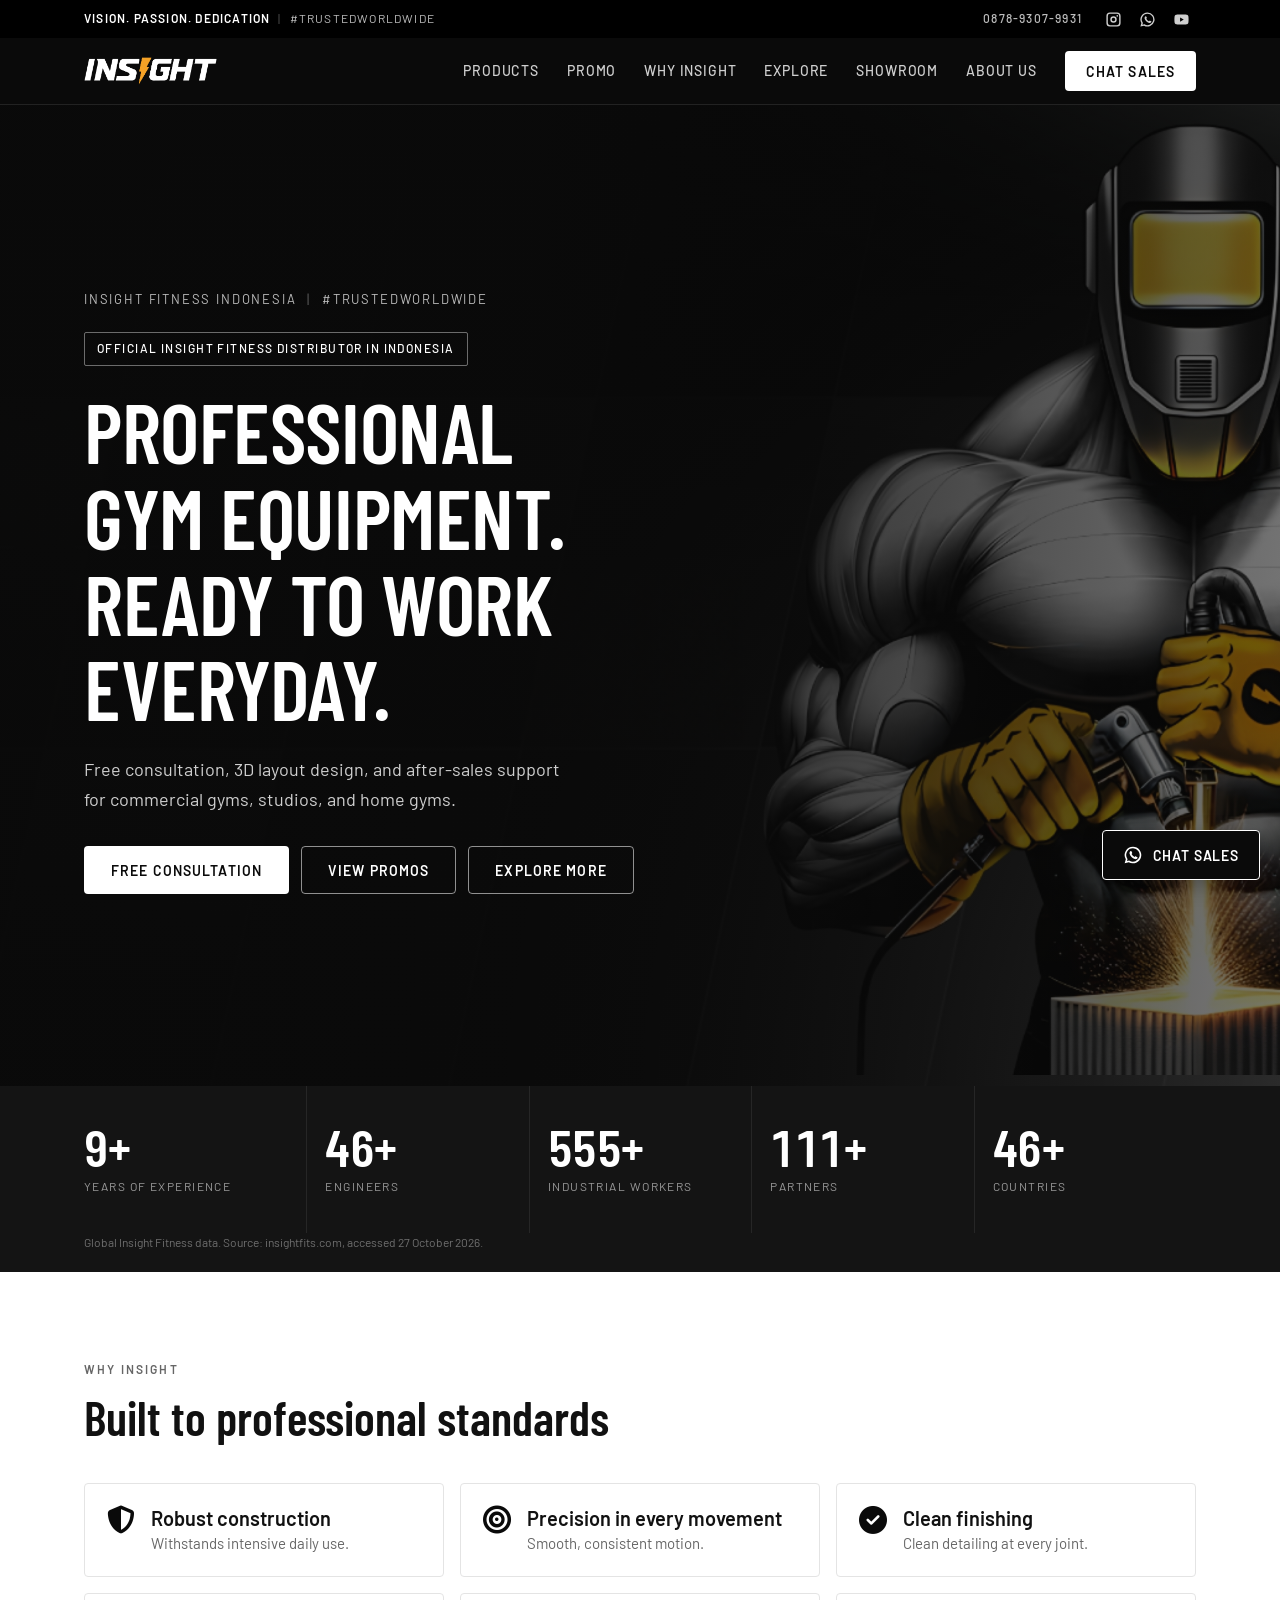
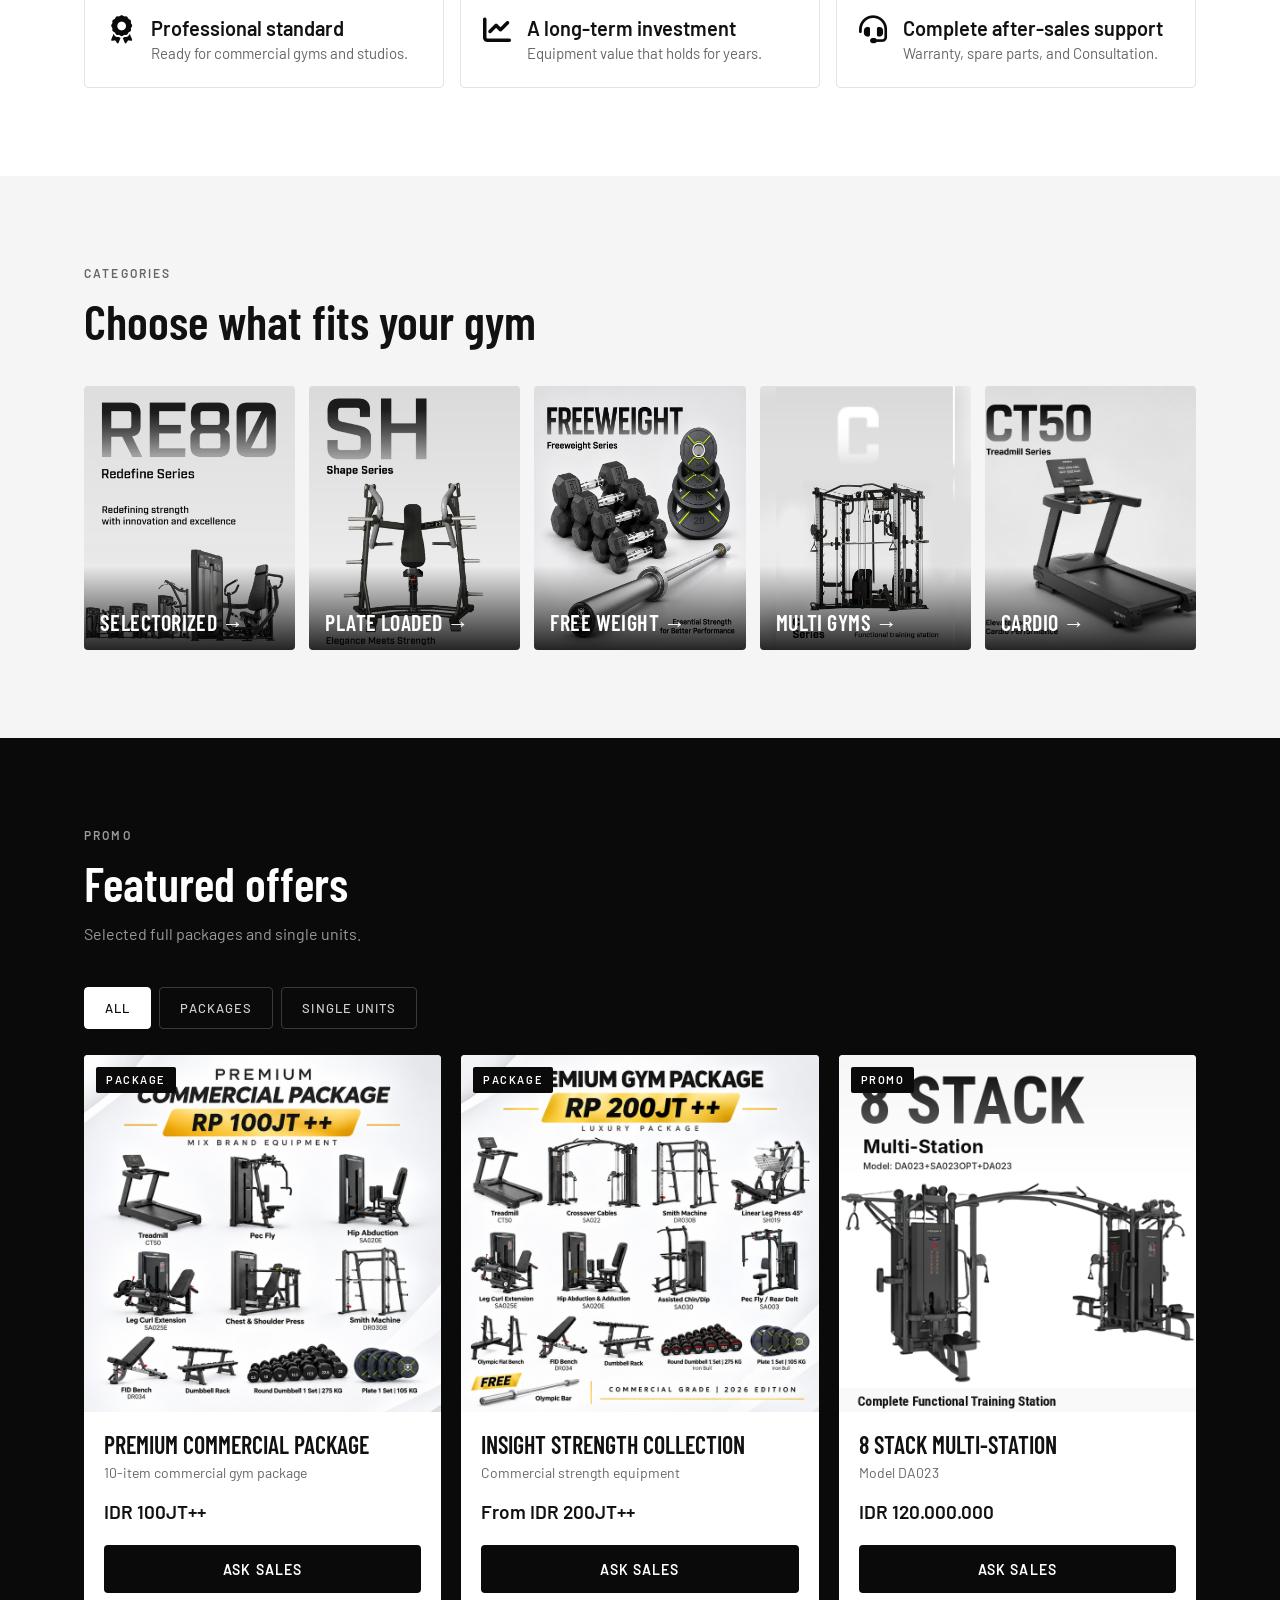
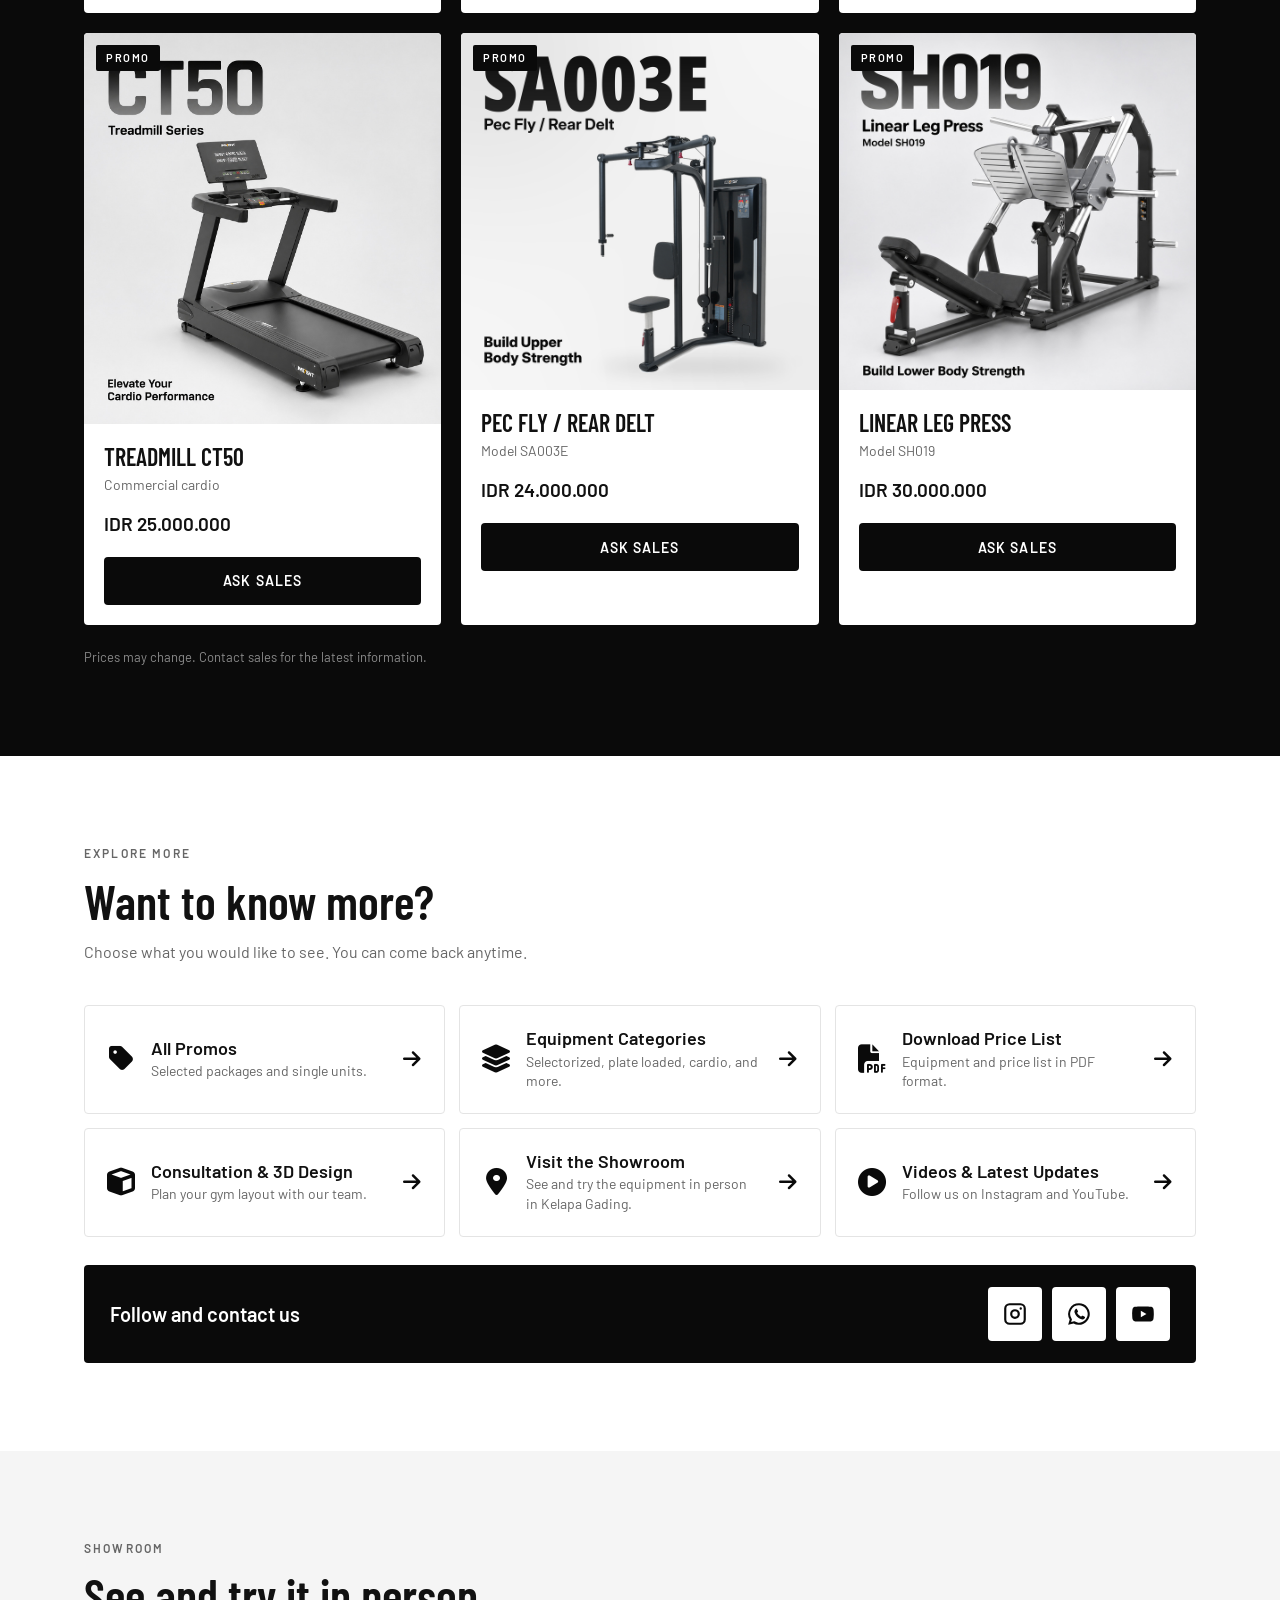
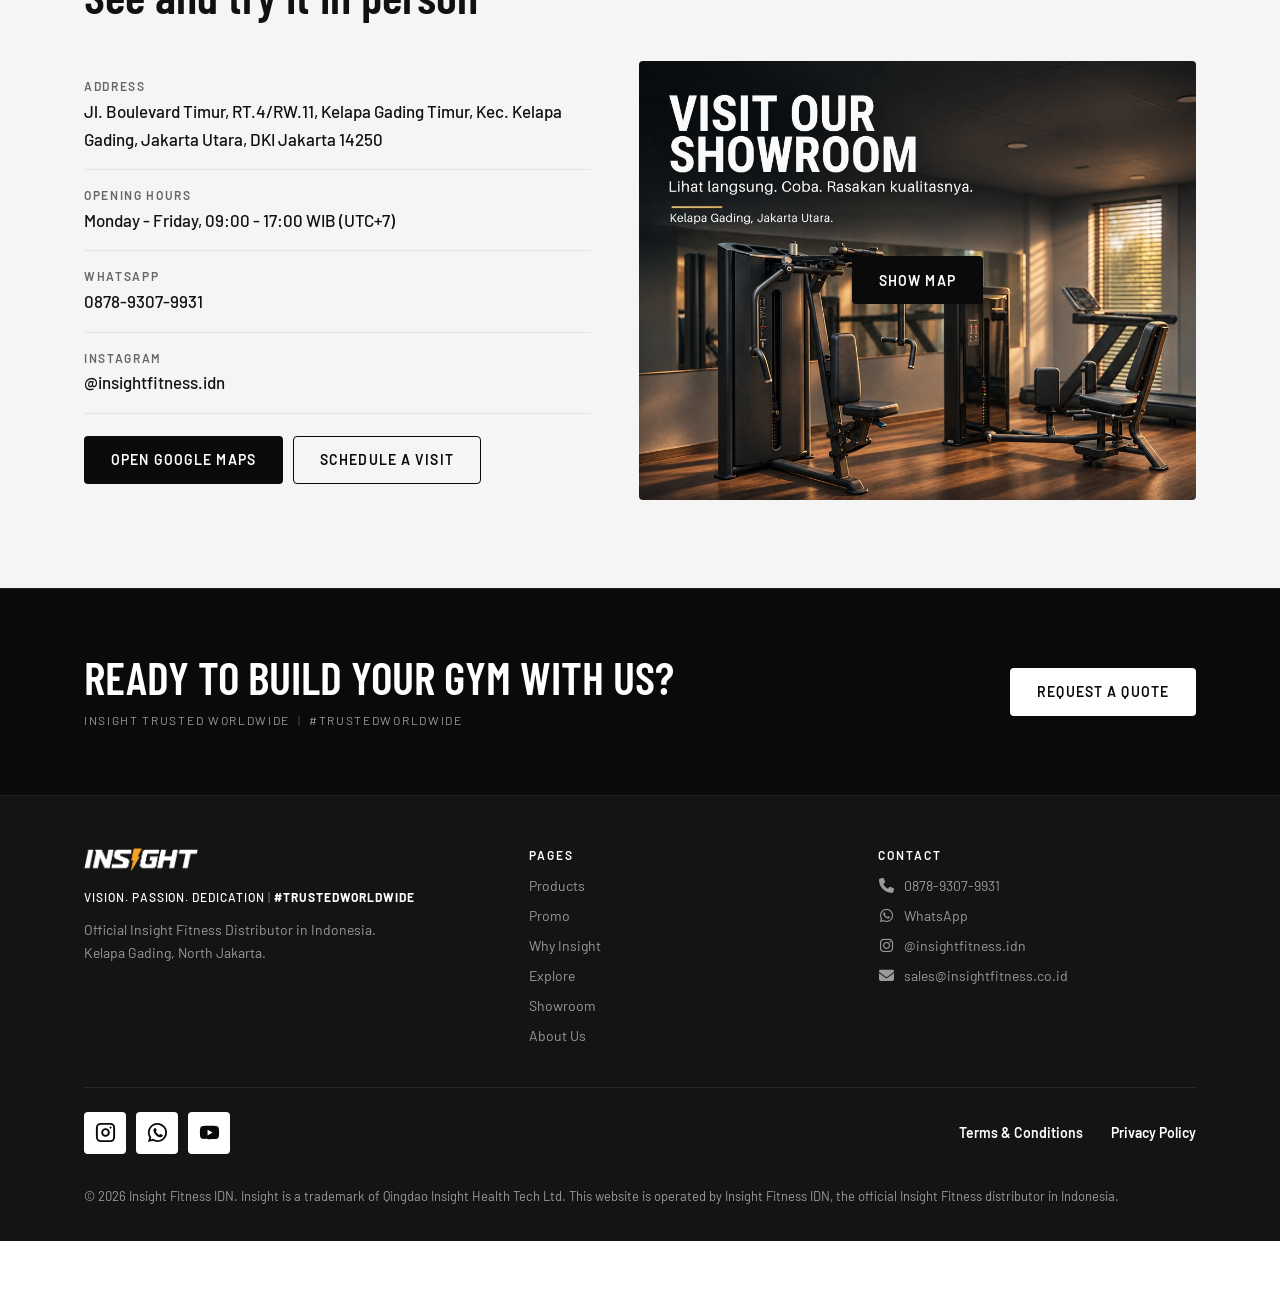
==== index.html @ 235f336a "Insight Fitness IDN" ====
<!doctype html>
<html lang="en">
  <head>
    <meta charset="UTF-8" />
    <meta name="viewport" content="width=device-width, initial-scale=1" />
    <meta name="theme-color" content="#0D0D0D" />
    <link rel="icon" href="assets/logo/favicon.png" />
    <link rel="preconnect" href="https://fonts.googleapis.com" />
    <link rel="preconnect" href="https://fonts.gstatic.com" crossorigin />
    <link
      href="https://fonts.googleapis.com/css2?family=Barlow:wght@400;500;600;700&family=Barlow+Condensed:wght@500;600;700&display=swap"
      rel="stylesheet"
    />
    <link rel="stylesheet" href="css/style.css" />
    <link rel="stylesheet" href="css/icons.css" />
    <!-- GOOGLE ADS / GTM: tempel tag di sini -->
    <title>Insight Fitness IDN | Official Distributor of Commercial Gym Equipment in Indonesia</title>
    <meta
      name="description"
      content="Official Insight Fitness distributor in Indonesia. Commercial gym equipment, promo packages, and a showroom in Kelapa Gading, North Jakarta. Insight Trusted Worldwide."
    />
    <meta property="og:title" content="Insight Fitness IDN | Insight Trusted Worldwide" />
    <meta
      property="og:description"
      content="Professional-grade gym equipment from Insight Fitness. Free consultation via WhatsApp."
    />
    <meta property="og:image" content="assets/hero/hero.jpg" />
    <script>
      document.documentElement.classList.add("js");
    </script>
  </head>
  <body>
    <svg width="0" height="0" style="position: absolute" aria-hidden="true">
      <defs>
        <symbol id="i-wa" viewBox="0 0 24 24">
          <path
            fill-rule="evenodd"
            d="M12 2a10 10 0 0 0-8.6 15.1L2 22l5-1.3A10 10 0 1 0 12 2zm0 2a8 8 0 1 1-4.2 14.8l-.4-.2-2.6.7.7-2.5-.3-.4A8 8 0 0 1 12 4z"
          />
          <path
            d="M8.9 7.6c.3-.4.9-.5 1.2 0l.9 1.6c.2.4.1.8-.2 1.1l-.6.6c.9 1.6 2.1 2.7 3.7 3.6l.6-.6c.3-.3.8-.4 1.1-.2l1.6.9c.5.3.5.9.1 1.3-.8.9-1.9 1.3-3.1 1-3.1-.9-5.4-3.2-6.3-6.3-.3-1.2.1-2.2.9-3z"
          />
        </symbol>
        <symbol id="i-ig" viewBox="0 0 24 24">
          <path
            fill-rule="evenodd"
            d="M7 2h10a5 5 0 0 1 5 5v10a5 5 0 0 1-5 5H7a5 5 0 0 1-5-5V7a5 5 0 0 1 5-5zm0 2a3 3 0 0 0-3 3v10a3 3 0 0 0 3 3h10a3 3 0 0 0 3-3V7a3 3 0 0 0-3-3H7zm5 3.5a4.5 4.5 0 1 1 0 9 4.5 4.5 0 0 1 0-9zm0 2a2.5 2.5 0 1 0 0 5 2.5 2.5 0 0 0 0-5zM17.3 5.8a1.1 1.1 0 1 1 0 2.2 1.1 1.1 0 0 1 0-2.2z"
          />
        </symbol>
        <symbol id="i-yt" viewBox="0 0 24 24">
          <path
            fill-rule="evenodd"
            d="M21.6 7.2a2.5 2.5 0 0 0-1.8-1.8C18.2 5 12 5 12 5s-6.2 0-7.8.4A2.5 2.5 0 0 0 2.4 7.2C2 8.8 2 12 2 12s0 3.2.4 4.8a2.5 2.5 0 0 0 1.8 1.8C5.8 19 12 19 12 19s6.2 0 7.8-.4a2.5 2.5 0 0 0 1.8-1.8C22 15.2 22 12 22 12s0-3.2-.4-4.8zM10 15V9l5.2 3L10 15z"
          />
        </symbol>
        <symbol id="i-bolt" viewBox="0 0 24 24">
          <path d="M13.5 2 4 14h6.2L9 22l10-13h-6.4z" />
        </symbol>
        <symbol id="i-arr" viewBox="0 0 24 24">
          <path
            d="M5 12h14M13 6l6 6-6 6"
            fill="none"
            stroke="currentColor"
            stroke-width="2.4"
            stroke-linecap="round"
            stroke-linejoin="round"
          />
        </symbol>
        <symbol id="i-shield" viewBox="0 0 24 24">
          <path
            d="M12 3l7 3v5c0 5-3.2 8.5-7 10-3.8-1.5-7-5-7-10V6z"
            fill="none"
            stroke="currentColor"
            stroke-width="2"
            stroke-linejoin="round"
          />
        </symbol>
        <symbol id="i-target" viewBox="0 0 24 24">
          <g fill="none" stroke="currentColor" stroke-width="2">
            <circle cx="12" cy="12" r="9" />
            <circle cx="12" cy="12" r="4.5" />
          </g>
          <circle cx="12" cy="12" r="1.4" fill="currentColor" />
        </symbol>
        <symbol id="i-check" viewBox="0 0 24 24">
          <path
            d="M5 12.5l4.5 4.5L19 7.5"
            fill="none"
            stroke="currentColor"
            stroke-width="2"
            stroke-linecap="round"
            stroke-linejoin="round"
          />
        </symbol>
        <symbol id="i-gem" viewBox="0 0 24 24">
          <path
            d="M12 3l8 9-8 9-8-9z"
            fill="none"
            stroke="currentColor"
            stroke-width="2"
            stroke-linejoin="round"
          />
        </symbol>
        <symbol id="i-star" viewBox="0 0 24 24">
          <path
            d="M12 3l2.7 5.6 6.1.9-4.4 4.3 1 6.1L12 17l-5.4 2.9 1-6.1L3.2 9.5l6.1-.9z"
            fill="none"
            stroke="currentColor"
            stroke-width="2"
            stroke-linejoin="round"
          />
        </symbol>
        <symbol id="i-chart" viewBox="0 0 24 24">
          <path
            d="M3 17l6-6 4 4 8-9M15 6h6v6"
            fill="none"
            stroke="currentColor"
            stroke-width="2.2"
            stroke-linecap="round"
            stroke-linejoin="round"
          />
        </symbol>
        <symbol id="i-support" viewBox="0 0 24 24">
          <path
            d="M4 14v-2a8 8 0 0 1 16 0v2M4 14h3v5H5a1 1 0 0 1-1-1zm16 0h-3v5h2a1 1 0 0 0 1-1z"
            fill="none"
            stroke="currentColor"
            stroke-width="2"
            stroke-linejoin="round"
          />
        </symbol>
        <symbol id="i-tag" viewBox="0 0 24 24">
          <path
            d="M3 12V4h8l10 10-8 8z"
            fill="none"
            stroke="currentColor"
            stroke-width="2"
            stroke-linejoin="round"
          />
          <circle cx="7.5" cy="8.5" r="1.4" fill="currentColor" />
        </symbol>
        <symbol id="i-grid" viewBox="0 0 24 24">
          <g fill="none" stroke="currentColor" stroke-width="2">
            <rect x="3" y="3" width="7.5" height="7.5" rx="1" />
            <rect x="13.5" y="3" width="7.5" height="7.5" rx="1" />
            <rect x="3" y="13.5" width="7.5" height="7.5" rx="1" />
            <rect x="13.5" y="13.5" width="7.5" height="7.5" rx="1" />
          </g>
        </symbol>
        <symbol id="i-file" viewBox="0 0 24 24">
          <path
            d="M6 3h8l5 5v13H6zM14 3v5h5M9 13h7M9 17h7"
            fill="none"
            stroke="currentColor"
            stroke-width="2"
            stroke-linejoin="round"
            stroke-linecap="round"
          />
        </symbol>
        <symbol id="i-cube" viewBox="0 0 24 24">
          <path
            d="M12 3l8 4.5v9L12 21l-8-4.5v-9zM12 12l8-4.5M12 12v9M12 12L4 7.5"
            fill="none"
            stroke="currentColor"
            stroke-width="2"
            stroke-linejoin="round"
          />
        </symbol>
        <symbol id="i-pin" viewBox="0 0 24 24">
          <path
            d="M12 21s7-6.2 7-11.5A7 7 0 0 0 5 9.5C5 14.800 12 21 12 21z"
            fill="none"
            stroke="currentColor"
            stroke-width="2"
            stroke-linejoin="round"
          />
          <circle cx="12" cy="9.5" r="2.5" fill="none" stroke="currentColor" stroke-width="2" />
        </symbol>
        <symbol id="i-play" viewBox="0 0 24 24">
          <path d="M8 5v14l11-7z" fill="currentColor" />
        </symbol>
        <symbol id="i-menu" viewBox="0 0 24 24">
          <path
            d="M4 7h16M4 12h16M4 17h16"
            fill="none"
            stroke="currentColor"
            stroke-width="2.4"
            stroke-linecap="round"
          />
        </symbol>
        <symbol id="i-x" viewBox="0 0 24 24">
          <path
            d="M6 6l12 12M18 6L6 18"
            fill="none"
            stroke="currentColor"
            stroke-width="2.4"
            stroke-linecap="round"
          />
        </symbol>
      </defs>
    </svg>
    <div class="top">
      <div class="w">
        <span class="slo">
          <b>VISION. PASSION. DEDICATION</b>
          <i>|</i>
          <em>#TrustedWorldwide</em>
        </span>
        <div class="tr">
          <a class="tel" data-tel>0878-9307-9931</a>
          <a class="so t" data-ig aria-label="Instagram Insight Fitness IDN">
            <svg class="ic" aria-hidden="true"><use href="#i-ig" /></svg>
          </a>
          <a
            class="so t wa"
            data-g="Hello Insight Fitness IDN, I would like to ask about gym equipment."
            aria-label="WhatsApp Insight Fitness IDN"
          >
            <svg class="ic" aria-hidden="true"><use href="#i-wa" /></svg>
          </a>
          <a class="so t" data-yt aria-label="YouTube Insight Fitness IDN">
            <svg class="ic" aria-hidden="true"><use href="#i-yt" /></svg>
          </a>
        </div>
      </div>
    </div>
    <header>
      <div class="w">
        <a class="logo" href="index.html">
          <img
            src="assets/logo/logo-insight.png"
            alt="Insight Fitness IDN"
            width="138"
            height="28"
          />
        </a>
        <button class="mbtn" id="mbtn" aria-label="Open menu" aria-expanded="false">
          <svg class="ic" aria-hidden="true"><use href="#i-menu" /></svg>
        </button>
        <nav id="nav">
          <a href="index.html#categories">Products</a>
          <a href="index.html#promo">Promo</a>
          <a href="index.html#why">Why Insight</a>
          <a href="index.html#explore">Explore</a>
          <a href="index.html#showroom">Showroom</a>
          <a href="about-us.html">About Us</a>
          <a
            class="btn b-w wa"
            data-g="Hello Insight Fitness IDN, I would like a consultation about gym equipment."
          >
            Chat Sales
          </a>
        </nav>
      </div>
      <i class="hl"></i>
    </header>
    <section class="hero">
      <div class="w">
        <p class="slg">
          Insight Fitness Indonesia
          <i>|</i>
          #TrustedWorldwide
        </p>
        <span class="badge">Official Insight Fitness Distributor in Indonesia</span>
        <h1 class="d">PROFESSIONAL GYM EQUIPMENT. READY TO WORK EVERYDAY.</h1>
        <p class="lead">
          Free consultation, 3D layout design, and after-sales support for commercial gyms, studios, and home gyms.
        </p>
        <div class="cta">
          <a
            class="btn b-w wa"
            data-g="Hello Insight Fitness IDN, I would like a free consultation about gym equipment."
          >
            Free Consultation
          </a>
          <a class="btn b-o" href="#promo">View Promos</a>
          <a class="btn b-o" href="#explore">Explore More</a>
        </div>
      </div>
    </section>
    <div class="met">
      <div class="w">
        <div>
          <b class="d" data-count="10" data-suf="+">10+</b>
          <small>Years of experience</small>
        </div>
        <div>
          <b class="d" data-count="50" data-suf="+">50+</b>
          <small>Engineers</small>
        </div>
        <div>
          <b class="d" data-count="600" data-suf="+">600+</b>
          <small>Industrial workers</small>
        </div>
        <div>
          <b class="d" data-count="120" data-suf="+">120+</b>
          <small>Partners</small>
        </div>
        <div>
          <b class="d" data-count="50" data-suf="+">50+</b>
          <small>Countries</small>
        </div>
      </div>
      <div class="w src">
        Global Insight Fitness data. Source: insightfits.com, accessed 27 October 2026.
      </div>
    </div>
    <section id="why" class="sec-l">
      <div class="w">
        <div class="hd rv">
          <div class="ey">Why Insight</div>
          <h2 class="d">Built to professional standards</h2>
        </div>
        <div class="why3">
          <div class="wt rv">
            <span class="wi">
              <span class="ic site-icon icon-shield-halved" aria-hidden="true"></span>
            </span>
            <div>
              <h3>Robust construction</h3>
              <p>Withstands intensive daily use.</p>
            </div>
          </div>
          <div class="wt rv">
            <span class="wi">
              <span class="ic site-icon icon-bullseye" aria-hidden="true"></span>
            </span>
            <div>
              <h3>Precision in every movement</h3>
              <p>Smooth, consistent motion.</p>
            </div>
          </div>
          <div class="wt rv">
            <span class="wi">
              <span class="ic site-icon icon-circle-check" aria-hidden="true"></span>
            </span>
            <div>
              <h3>Clean finishing</h3>
              <p>Clean detailing at every joint.</p>
            </div>
          </div>
          <div class="wt rv">
            <span class="wi">
              <span class="ic site-icon icon-award" aria-hidden="true"></span>
            </span>
            <div>
              <h3>Professional standard</h3>
              <p>Ready for commercial gyms and studios.</p>
            </div>
          </div>
          <div class="wt rv">
            <span class="wi">
              <span class="ic site-icon icon-chart-line" aria-hidden="true"></span>
            </span>
            <div>
              <h3>A long-term investment</h3>
              <p>Equipment value that holds for years.</p>
            </div>
          </div>
          <div class="wt rv">
            <span class="wi">
              <span class="ic site-icon icon-headset" aria-hidden="true"></span>
            </span>
            <div>
              <h3>Complete after-sales support</h3>
              <p>Warranty, spare parts, and Consultation.</p>
            </div>
          </div>
        </div>
      </div>
    </section>
    <section id="categories" class="sec-g">
      <div class="w">
        <div class="hd rv">
          <div class="ey">Categories</div>
          <h2 class="d">Choose what fits your gym</h2>
        </div>
        <div class="cats" id="cats"></div>
      </div>
    </section>
    <section class="dark" id="promo">
      <div class="w">
        <div class="hd rv">
          <div class="ey">Promo</div>
          <h2 class="d">Featured offers</h2>
          <p>Selected full packages and single units.</p>
        </div>
        <div class="chips" id="chips">
          <button class="on" data-f="all">All</button>
          <button data-f="paket">Packages</button>
          <button data-f="satuan">Single units</button>
        </div>
        <div class="promos" id="promos"></div>
        <p class="note">Prices may change. Contact sales for the latest information.</p>
      </div>
    </section>
    <section id="explore" class="sec-l">
      <div class="w">
        <div class="hd rv">
          <div class="ey">Explore More</div>
          <h2 class="d">Want to know more?</h2>
          <p>Choose what you would like to see. You can come back anytime.</p>
        </div>
        <div class="exg">
          <a class="ex rv" href="#promo">
            <span class="ei">
              <span class="ic site-icon icon-tag" aria-hidden="true"></span>
            </span>
            <span class="et">
              <b>All Promos</b>
              <small>Selected packages and single units.</small>
            </span>
            <span class="ic ea site-icon icon-arrow-right" aria-hidden="true"></span>
          </a>
          <a class="ex rv" href="#categories">
            <span class="ei">
              <span class="ic site-icon icon-layer-group" aria-hidden="true"></span>
            </span>
            <span class="et">
              <b>Equipment Categories</b>
              <small>Selectorized, plate loaded, cardio, and more.</small>
            </span>
            <span class="ic ea site-icon icon-arrow-right" aria-hidden="true"></span>
          </a>
          <a
            class="ex rv"
            href="assets/docs/Pricelist-Insight-Fitness-2026.pdf"
            target="_blank"
            rel="noopener"
            data-dl="pricelist"
          >
            <span class="ei">
              <span class="ic site-icon icon-file-pdf" aria-hidden="true"></span>
            </span>
            <span class="et">
              <b>Download Price List</b>
              <small>Equipment and price list in PDF format.</small>
            </span>
            <span class="ic ea site-icon icon-arrow-right" aria-hidden="true"></span>
          </a>
          <a
            data-g="Hello Insight Fitness IDN, I would like a consultation and a 3D layout design for my gym."
            class="ex rv wa"
          >
            <span class="ei">
              <span class="ic site-icon icon-cube" aria-hidden="true"></span>
            </span>
            <span class="et">
              <b>Consultation &amp; 3D Design</b>
              <small>Plan your gym layout with our team.</small>
            </span>
            <span class="ic ea site-icon icon-arrow-right" aria-hidden="true"></span>
          </a>
          <a class="ex rv" href="#showroom">
            <span class="ei">
              <span class="ic site-icon icon-location-dot" aria-hidden="true"></span>
            </span>
            <span class="et">
              <b>Visit the Showroom</b>
              <small>See and try the equipment in person in Kelapa Gading.</small>
            </span>
            <span class="ic ea site-icon icon-arrow-right" aria-hidden="true"></span>
          </a>
          <a class="ex rv" data-ig>
            <span class="ei">
              <span class="ic site-icon icon-circle-play" aria-hidden="true"></span>
            </span>
            <span class="et">
              <b>Videos &amp; Latest Updates</b>
              <small>Follow us on Instagram and YouTube.</small>
            </span>
            <span class="ic ea site-icon icon-arrow-right" aria-hidden="true"></span>
          </a>
        </div>
        <div class="soc-row rv">
          <span>Follow and contact us</span>
          <div>
            <a class="so b" data-ig aria-label="Instagram Insight Fitness IDN">
              <svg class="ic" aria-hidden="true"><use href="#i-ig" /></svg>
            </a>
            <a
              class="so b wa"
              data-g="Hello Insight Fitness IDN, I would like to ask about gym equipment."
              aria-label="WhatsApp Insight Fitness IDN"
            >
              <svg class="ic" aria-hidden="true"><use href="#i-wa" /></svg>
            </a>
            <a class="so b" data-yt aria-label="YouTube Insight Fitness IDN">
              <svg class="ic" aria-hidden="true"><use href="#i-yt" /></svg>
            </a>
          </div>
        </div>
      </div>
    </section>
    <section id="showroom" class="sec-g">
      <div class="w">
        <div class="hd rv">
          <div class="ey">Showroom</div>
          <h2 class="d">See and try it in person</h2>
        </div>
        <div class="loc">
          <div class="info">
            <div>
              <small>Address</small>
              <b>
                Jl. Boulevard Timur, RT.4/RW.11, Kelapa Gading Timur, Kec. Kelapa Gading, Jakarta
                Utara, DKI Jakarta 14250
              </b>
            </div>
            <div>
              <small>Opening hours</small>
              <b>Monday - Friday, 09:00 - 17:00 WIB (UTC+7)</b>
            </div>
            <div>
              <small>WhatsApp</small>
              <b>0878-9307-9931</b>
            </div>
            <div>
              <small>Instagram</small>
              <b><a data-ig>@insightfitness.idn</a></b>
            </div>
            <div class="btns">
              <a class="btn b-k" data-maps>Open Google Maps</a>
              <a
                class="btn b-l wa"
                data-g="Hello Insight Fitness IDN, I would like to visit the showroom. Could you confirm the schedule?"
              >
                Schedule a Visit
              </a>
            </div>
          </div>
          <div class="map"><button class="btn b-k" id="mapbtn">Show map</button></div>
        </div>
      </div>
    </section>
    <div class="cb">
      <div class="w">
        <div>
          <h2 class="d">READY TO BUILD YOUR GYM WITH US?</h2>
          <p class="cbs">
            Insight Trusted Worldwide
            <i>|</i>
            #TrustedWorldwide
          </p>
        </div>
        <a
          class="btn b-w wa"
          data-g="Hello Insight Fitness IDN, I would like to request a quotation for my gym."
        >
          Request a Quote
        </a>
      </div>
    </div>
    <footer>
      <div class="w">
        <div class="fb">
          <img src="assets/logo/logo-insight.png" alt="Insight Fitness IDN" class="flogo" />
          <p class="fs">
            VISION. PASSION. DEDICATION
            <i>|</i>
            <b>#TrustedWorldwide</b>
          </p>
          <p>
            Official Insight Fitness Distributor in Indonesia.
            <br />
            Kelapa Gading, North Jakarta.
          </p>
        </div>
        <div>
          <h4>Pages</h4>
          <ul>
            <li><a href="index.html#categories">Products</a></li>
            <li><a href="index.html#promo">Promo</a></li>
            <li><a href="index.html#why">Why Insight</a></li>
            <li><a href="index.html#explore">Explore</a></li>
            <li><a href="index.html#showroom">Showroom</a></li>
            <li><a href="about-us.html">About Us</a></li>
          </ul>
        </div>
        <div>
          <h4>Contact</h4>
          <ul>
            <li class="contact-row"><span class="contact-icon site-icon icon-phone" aria-hidden="true"></span> <a data-tel>0878-9307-9931</a></li>
            <li class="contact-row">
              <span class="contact-icon site-icon site-icon-brand icon-whatsapp" aria-hidden="true"></span> <a class="wa" data-g="Hello Insight Fitness IDN, I have a question.">WhatsApp</a>
            </li>
            <li class="contact-row"><span class="contact-icon site-icon site-icon-brand icon-instagram" aria-hidden="true"></span> <a data-ig>@insightfitness.idn</a></li>
            <li class="contact-row"><span class="contact-icon site-icon icon-envelope" aria-hidden="true"></span> <a data-mail>sales@insightfitness.co.id</a></li>
          </ul>
        </div>
        <div class="fr">
          <div class="soc-f">
            <a class="so f" data-ig aria-label="Instagram Insight Fitness IDN">
              <svg class="ic" aria-hidden="true"><use href="#i-ig" /></svg>
            </a>
            <a
              class="so f wa"
              data-g="Hello Insight Fitness IDN, I would like to ask about gym equipment."
              aria-label="WhatsApp Insight Fitness IDN"
            >
              <svg class="ic" aria-hidden="true"><use href="#i-wa" /></svg>
            </a>
            <a class="so f" data-yt aria-label="YouTube Insight Fitness IDN">
              <svg class="ic" aria-hidden="true"><use href="#i-yt" /></svg>
            </a>
          </div>
          <div class="legal">
            <a href="about-us.html#warranty">Terms &amp; Conditions</a>
            <a href="about-us.html#privacy">Privacy Policy</a>
          </div>
        </div>
        <p class="cp">
          &copy;
          <span class="yr"></span>
          Insight Fitness IDN. Insight is a trademark of Qingdao Insight Health Tech Ltd. This website is operated by
          <span class=>Insight Fitness IDN</span>, the official Insight Fitness distributor in Indonesia.
        </p>
      </div>
    </footer>
    <a class="fab wa" data-g="Hello Insight Fitness IDN, I would like to ask about gym equipment.">
      <svg class="ic" aria-hidden="true"><use href="#i-wa" /></svg>
      Chat Sales
    </a>
    <div class="bar">
      <a class="btn b-o" data-tel>Call</a>
      <a
        class="btn b-w wa"
        data-g="Hello Insight Fitness IDN, I would like to ask about gym equipment."
      >
        Chat on WhatsApp
      </a>
    </div>
    <script src="js/data.js"></script>
    <script src="js/main.js"></script>
  </body>
</html>
---- css/style.css ----
:root {
  --k: #0a0a0a;
  --k2: #141414;
  --w: #fff;
  --g: #f5f5f5;
  --l: #e4e4e4;
  --t: #111;
  --m: #666;
  --r: 4px;
}
* {
  box-sizing: border-box;
  margin: 0;
  padding: 0;
}
html {
  scroll-behavior: smooth;
  scroll-padding-top: 90px;
}
body {
  font:
    400 16px/1.65 Barlow,
    system-ui,
    sans-serif;
  color: var(--t);
  background: var(--w);
  padding-bottom: 70px;
  -webkit-font-smoothing: antialiased;
}
img {
  display: block;
  max-width: 100%;
}
a {
  color: inherit;
  text-decoration: none;
}
button {
  font-family: inherit;
}
.w {
  max-width: 1160px;
  margin: 0 auto;
  padding: 0 24px;
}
.d {
  font-family: "Barlow Condensed", Barlow, sans-serif;
  font-weight: 600;
  line-height: 1;
}
.ic {
  width: 1em;
  height: 1em;
  fill: currentColor;
  flex: none;
}
/* tombol */
.btn {
  display: inline-flex;
  align-items: center;
  justify-content: center;
  min-height: 48px;
  padding: 0 26px;
  font:
    600 14px Barlow,
    sans-serif;
  letter-spacing: 0.08em;
  text-transform: uppercase;
  border: 1.5px solid transparent;
  border-radius: var(--r);
  cursor: pointer;
  transition:
    background 0.2s,
    color 0.2s,
    border-color 0.2s;
}
.b-w {
  background: var(--w);
  color: var(--k);
}
.b-w:hover {
  background: var(--l);
}
.b-k {
  background: var(--k);
  color: var(--w);
}
.b-k:hover {
  background: #2a2a2a;
}
.b-o {
  border-color: rgba(255, 255, 255, 0.55);
  color: var(--w);
}
.b-o:hover {
  background: var(--w);
  color: var(--k);
}
.b-l {
  border-color: var(--k);
  color: var(--k);
}
.b-l:hover {
  background: var(--k);
  color: var(--w);
}
/* bar atas */
.top {
  background: #000;
  color: #bdbdbd;
  font-size: 12px;
  letter-spacing: 0.1em;
  text-transform: uppercase;
}
.top .w {
  display: flex;
  justify-content: space-between;
  align-items: center;
  min-height: 38px;
}
.slo {
  display: flex;
  align-items: center;
  gap: 8px;
}
.slo b {
  color: var(--w);
  font-weight: 600;
}
.slo i {
  font-style: normal;
  color: #555;
}
.slo em {
  font-style: normal;
}
.tr {
  display: flex;
  align-items: center;
  gap: 4px;
}
.tel {
  margin-right: 12px;
  font-weight: 500;
}
.tel:hover {
  color: var(--w);
}
.so {
  display: inline-flex;
  align-items: center;
  justify-content: center;
  transition:
    background 0.2s,
    color 0.2s;
}
.so.t {
  width: 30px;
  height: 30px;
  color: #cfcfcf;
  border-radius: var(--r);
}
.so.t .ic {
  font-size: 17px;
}
.so.t:hover {
  color: var(--w);
}
.so.f {
  width: 42px;
  height: 42px;
  background: var(--w);
  color: var(--k);
  border-radius: var(--r);
}
.so.f .ic {
  font-size: 23px;
}
.so.f:hover {
  background: var(--l);
}
.so.b {
  width: 54px;
  height: 54px;
  background: var(--k);
  color: var(--w);
  border-radius: var(--r);
}
.so.b .ic {
  font-size: 26px;
}
.so.b:hover {
  background: #2a2a2a;
}
.so.soon {
  opacity: 0.35;
  pointer-events: none;
}
/* header */
header {
  position: sticky;
  top: 0;
  z-index: 50;
  background: var(--k);
  border-bottom: 1px solid #222;
}
header .w {
  display: flex;
  align-items: center;
  justify-content: space-between;
  height: 66px;
  position: relative;
}
.logo img {
  height: 28px;
  width: auto;
}
nav {
  display: flex;
  gap: 28px;
  align-items: center;
}
nav a:not(.btn) {
  color: #cfcfcf;
  font-weight: 500;
  font-size: 14px;
  letter-spacing: 0.06em;
  text-transform: uppercase;
  transition: color 0.2s;
}
nav a:not(.btn):hover {
  color: var(--w);
}
nav .btn {
  min-height: 40px;
  padding: 0 20px;
  background: var(--w);
  color: var(--k);
}
nav .btn:hover {
  background: var(--l);
}
.mbtn {
  display: none;
  background: none;
  border: 0;
  color: var(--w);
  width: 44px;
  height: 44px;
  cursor: pointer;
}
.mbtn .ic {
  font-size: 26px;
}
/* hero */
.hero {
  position: relative;
  color: var(--w);
  background: var(--k) url(../assets/hero/hero.jpg) center/cover;
}
.hero:before {
  content: "";
  position: absolute;
  inset: 0;
  background: linear-gradient(95deg, rgba(10, 10, 10, 0.95) 40%, rgba(10, 10, 10, 0.55));
}
.hero .w {
  position: relative;
  padding-top: 96px;
  padding-bottom: 104px;
}
.slg {
  font-size: 13px;
  letter-spacing: 0.14em;
  text-transform: uppercase;
  color: #bdbdbd;
  margin-bottom: 22px;
}
.slg i {
  font-style: normal;
  color: #666;
  margin: 0 6px;
}
.badge {
  display: inline-block;
  border: 1px solid rgba(255, 255, 255, 0.4);
  font-weight: 500;
  font-size: 12px;
  letter-spacing: 0.12em;
  text-transform: uppercase;
  padding: 6px 12px;
  margin-bottom: 22px;
  border-radius: 2px;
}
.hero h1 {
  font:
    600 clamp(42px, 7.4vw, 84px)/1.02 "Barlow Condensed",
    Barlow,
    sans-serif;
  max-width: 13ch;
  letter-spacing: -0.005em;
}
.lead {
  max-width: 500px;
  margin: 24px 0 32px;
  color: #cfcfcf;
  font-size: 18px;
}
.cta {
  display: flex;
  gap: 12px;
  flex-wrap: wrap;
}
/* statistik */
.met {
  background: var(--k2);
  color: var(--w);
}
.met .w:first-child {
  display: grid;
  grid-template-columns: repeat(5, 1fr);
}
.met .w > div {
  padding: 34px 18px;
  border-left: 1px solid #262626;
}
.met .w > div:first-child {
  border: 0;
  padding-left: 0;
}
.met b {
  display: block;
  font-size: 52px;
  font-variant-numeric: tabular-nums;
  letter-spacing: -0.01em;
}
.met small {
  font-size: 12px;
  letter-spacing: 0.12em;
  text-transform: uppercase;
  color: #9a9a9a;
}
.src {
  color: #6f6f6f;
  font-size: 12px;
  padding-bottom: 20px;
}
/* section */
section {
  padding: 88px 0;
}
.sec-g {
  background: var(--g);
}
.ey {
  font-weight: 600;
  font-size: 12px;
  letter-spacing: 0.18em;
  text-transform: uppercase;
  color: var(--m);
  margin-bottom: 12px;
}
.hd {
  margin-bottom: 40px;
}
.hd h2 {
  font:
    600 clamp(32px, 5vw, 48px)/1.05 "Barlow Condensed",
    Barlow,
    sans-serif;
}
.hd p {
  color: var(--m);
  max-width: 520px;
  margin-top: 12px;
}
.dark .ey,
.dark .hd p {
  color: #9a9a9a;
}
/* kenapa */
.why3 {
  display: grid;
  grid-template-columns: repeat(3, 1fr);
  gap: 16px;
}
.wt {
  display: flex;
  gap: 16px;
  align-items: flex-start;
  background: var(--w);
  border: 1px solid var(--l);
  border-radius: var(--r);
  padding: 22px;
  transition: border-color 0.2s;
}
.wt:hover {
  border-color: var(--k);
}
.wi {
  flex: none;
  width: 28px;
  height: 28px;
  display: flex;
  color: var(--k);
}
.wi .ic {
  font-size: 28px;
}
.wt h3 {
  font:
    600 20px/1.2 Barlow,
    sans-serif;
}
.wt p {
  color: var(--m);
  font-size: 15px;
  line-height: 1.45;
  margin-top: 3px;
}
/* kategori */
.cats {
  display: grid;
  grid-template-columns: repeat(5, 1fr);
  gap: 14px;
}
.cat {
  position: relative;
  display: block;
  aspect-ratio: 4/5;
  overflow: hidden;
  background: var(--k);
  border-radius: var(--r);
  cursor: pointer;
}
.cat img {
  width: 100%;
  height: 100%;
  object-fit: cover;
  transition: transform 0.5s;
}
.cat:hover img {
  transform: scale(1.04);
}
.cat span {
  position: absolute;
  left: 0;
  right: 0;
  bottom: 0;
  padding: 44px 16px 16px;
  color: var(--w);
  font:
    600 22px/1.1 "Barlow Condensed",
    Barlow,
    sans-serif;
  letter-spacing: 0.02em;
  text-transform: uppercase;
  background: linear-gradient(transparent, rgba(0, 0, 0, 0.85));
}
.cat span:after {
  content: " →";
  transition: margin 0.2s;
}
.cat:hover span:after {
  margin-left: 4px;
}
/* promo */
.dark {
  background: var(--k);
  color: var(--w);
}
.chips {
  display: flex;
  gap: 8px;
  flex-wrap: wrap;
  margin-bottom: 26px;
}
.chips button {
  min-height: 42px;
  padding: 0 20px;
  border: 1.5px solid #3a3a3a;
  border-radius: var(--r);
  background: none;
  color: #cfcfcf;
  font:
    500 13px Barlow,
    sans-serif;
  letter-spacing: 0.08em;
  text-transform: uppercase;
  cursor: pointer;
  transition: 0.2s;
}
.chips button.on,
.chips button:hover {
  background: var(--w);
  border-color: var(--w);
  color: var(--k);
}
.promos {
  display: grid;
  grid-template-columns: repeat(3, 1fr);
  gap: 20px;
}
.card {
  background: var(--w);
  color: var(--t);
  display: flex;
  flex-direction: column;
  border-radius: var(--r);
  overflow: hidden;
}
.card .ph {
  position: relative;
  aspect-ratio: 1/1;
  background: var(--g);
}
.card .ph img {
  width: 100%;
  height: 100%;
  object-fit: cover;
}
.tag {
  position: absolute;
  top: 12px;
  left: 12px;
  background: var(--k);
  color: var(--w);
  font-weight: 600;
  font-size: 11px;
  letter-spacing: 0.14em;
  padding: 4px 10px;
  border-radius: 2px;
}
.card .b {
  padding: 20px;
  display: flex;
  flex-direction: column;
  gap: 2px;
  flex: 1;
}
.card h3 {
  font:
    600 24px/1.1 "Barlow Condensed",
    Barlow,
    sans-serif;
  text-transform: uppercase;
}
.card small {
  color: var(--m);
  font-size: 14px;
}
.card .pr {
  margin-top: 10px;
}
.card .pr b {
  font-size: 19px;
  font-weight: 600;
}
.card .btn {
  margin-top: 16px;
  background: var(--k);
  color: var(--w);
}
.card .btn:hover {
  background: #2a2a2a;
}
.note {
  color: #8a8a8a;
  font-size: 13px;
  margin-top: 22px;
}
/* jelajahi */
.exg {
  display: grid;
  grid-template-columns: repeat(3, 1fr);
  gap: 14px;
}
.ex {
  display: flex;
  align-items: center;
  gap: 16px;
  padding: 22px;
  background: var(--w);
  border: 1px solid var(--l);
  border-radius: var(--r);
  cursor: pointer;
  transition: border-color 0.2s;
}
.ex:hover {
  border-color: var(--k);
}
.ei {
  flex: none;
  display: flex;
  color: var(--k);
}
.ei .ic {
  font-size: 28px;
}
.et {
  flex: 1;
  min-width: 0;
}
.et b {
  display: block;
  font:
    600 18px/1.2 Barlow,
    sans-serif;
}
.et small {
  display: block;
  color: var(--m);
  font-size: 14px;
  line-height: 1.4;
  margin-top: 2px;
}
.ea {
  font-size: 20px;
  color: var(--k);
  transition: transform 0.2s;
}
.ex:hover .ea {
  transform: translateX(4px);
}
.soc-row {
  display: flex;
  align-items: center;
  justify-content: space-between;
  gap: 16px;
  flex-wrap: wrap;
  margin-top: 28px;
  padding: 22px 26px;
  background: var(--k);
  color: var(--w);
  border-radius: var(--r);
}
.soc-row span {
  font:
    600 20px/1 Barlow,
    sans-serif;
}
.soc-row > div {
  display: flex;
  gap: 10px;
}
.soc-row .so.b {
  background: var(--w);
  color: var(--k);
}
.soc-row .so.b:hover {
  background: var(--l);
}
/* showroom */
.loc {
  display: grid;
  grid-template-columns: 1fr 1.1fr;
  gap: 48px;
}
.info div {
  padding: 16px 0;
  border-bottom: 1px solid var(--l);
}
.info small {
  display: block;
  font-weight: 600;
  font-size: 12px;
  letter-spacing: 0.14em;
  text-transform: uppercase;
  color: var(--m);
}
.info b {
  font-size: 17px;
  font-weight: 500;
}
.info .btns {
  display: flex;
  gap: 10px;
  flex-wrap: wrap;
  border: 0;
  padding-top: 22px;
}
.map {
  position: relative;
  min-height: 360px;
  background: var(--k) url(../assets/showroom/showroom-01.jpg) center/cover;
  border-radius: var(--r);
  overflow: hidden;
  display: flex;
  align-items: center;
  justify-content: center;
}
.map iframe {
  position: absolute;
  inset: 0;
  width: 100%;
  height: 100%;
  border: 0;
}
/* ajakan */
.cb {
  background: var(--k);
  color: var(--w);
  padding: 64px 0;
  border-top: 1px solid #222;
}
.cb .w {
  display: flex;
  justify-content: space-between;
  align-items: center;
  gap: 20px;
  flex-wrap: wrap;
}
.cb h2 {
  font:
    600 clamp(30px, 4.6vw, 46px)/1.05 "Barlow Condensed",
    Barlow,
    sans-serif;
}
.cbs {
  font-size: 12px;
  letter-spacing: 0.14em;
  text-transform: uppercase;
  color: #9a9a9a;
  margin-top: 10px;
}
.cbs i {
  font-style: normal;
  margin: 0 4px;
  color: #555;
}
/* footer */
footer {
  background: var(--k2);
  color: #9a9a9a;
  padding: 52px 0 34px;
  font-size: 14px;
  border-top: 1px solid #222;
}
footer .w {
  display: grid;
  grid-template-columns: 1.3fr 1fr 1fr;
  gap: 32px;
}
footer h4 {
  color: var(--w);
  font:
    600 12px Barlow,
    sans-serif;
  letter-spacing: 0.16em;
  text-transform: uppercase;
  margin-bottom: 12px;
}
footer a:hover {
  color: var(--w);
}
footer li {
  list-style: none;
  margin-bottom: 7px;
}
.flogo {
  height: 24px;
  width: auto;
  margin-bottom: 16px;
}
.fs {
  color: var(--w);
  font-weight: 500;
  letter-spacing: 0.08em;
  text-transform: uppercase;
  font-size: 12px;
  margin-bottom: 10px;
}
.fs i {
  font-style: normal;
  color: #666;
}
.fr {
  grid-column: 1/-1;
  display: flex;
  justify-content: space-between;
  align-items: center;
  gap: 20px;
  flex-wrap: wrap;
  border-top: 1px solid #262626;
  padding-top: 24px;
}
.soc-f {
  display: flex;
  gap: 10px;
}
.legal {
  display: flex;
  gap: 28px;
  font-weight: 600;
  font-size: 14px;
  color: var(--w);
}
.legal a:hover {
  color: #bdbdbd;
}
.cp {
  grid-column: 1/-1;
  font-size: 13px;
}
.fab {
  position: fixed;
  right: 20px;
  bottom: 20px;
  z-index: 60;
  background: var(--k);
  color: var(--w);
  border: 1.5px solid var(--w);
  font:
    600 14px Barlow,
    sans-serif;
  letter-spacing: 0.06em;
  text-transform: uppercase;
  border-radius: var(--r);
  padding: 0 20px;
  min-height: 50px;
  display: flex;
  align-items: center;
  gap: 10px;
  box-shadow: 0 6px 20px rgba(0, 0, 0, 0.28);
  transition: background 0.2s;
}
.fab:hover {
  background: #2a2a2a;
}
.fab .ic {
  font-size: 20px;
}
.bar {
  display: none;
}
.doc {
  max-width: 760px;
  padding: 64px 24px 36px;
}
.doc h1 {
  font:
    600 clamp(38px, 7vw, 60px)/1.02 "Barlow Condensed",
    Barlow,
    sans-serif;
  margin-bottom: 16px;
}
.doc h2 {
  font:
    600 28px/1.1 "Barlow Condensed",
    Barlow,
    sans-serif;
  text-transform: uppercase;
  margin: 48px 0 12px;
  padding-top: 20px;
  border-top: 1px solid var(--k);
}
.doc p,
.doc li {
  color: #3a3a3a;
  margin-bottom: 10px;
}
.doc ul {
  padding-left: 20px;
}
.fill {
  background: #f0f0f0;
  padding: 0 4px;
}
/* animasi masuk halus */
.js .rv {
  opacity: 0;
  transform: translateY(14px);
  transition:
    opacity 0.6s,
    transform 0.6s;
}
.js .rv.in {
  opacity: 1;
  transform: none;
}
@media (prefers-reduced-motion: reduce) {
  .js .rv {
    opacity: 1;
    transform: none;
    transition: none;
  }
  html {
    scroll-behavior: auto;
  }
}
@media (max-width: 1000px) {
  .why3,
  .exg {
    grid-template-columns: repeat(2, 1fr);
  }
}
@media (max-width: 900px) {
  .cats {
    grid-template-columns: repeat(2, 1fr);
  }
  .cat:last-child:nth-child(odd) {
    grid-column: 1/-1;
    aspect-ratio: 16/9;
  }
  .met .w:first-child {
    grid-template-columns: repeat(2, 1fr);
  }
  .met .w > div:nth-child(3) {
    border-left: 0;
    padding-left: 0;
  }
  .loc,
  footer .w {
    grid-template-columns: 1fr;
  }
  .mbtn {
    display: inline-flex;
    align-items: center;
    justify-content: center;
  }
  nav {
    position: absolute;
    left: -24px;
    right: -24px;
    top: 100%;
    flex-direction: column;
    align-items: stretch;
    gap: 0;
    background: var(--k);
    padding: 6px 24px 20px;
    border-top: 1px solid #222;
    display: none;
  }
  nav.open {
    display: flex;
  }
  nav a:not(.btn) {
    padding: 15px 0;
    border-bottom: 1px solid #1f1f1f;
    font-size: 15px;
  }
  nav .btn {
    margin-top: 16px;
  }
  .tel {
    display: none;
  }
}
@media (max-width: 720px) {
  section {
    padding: 60px 0;
  }
  .top {
    font-size: 11px;
  }
  .slo em,
  .slo i {
    display: none;
  }
  .hero .w {
    padding-top: 60px;
    padding-bottom: 72px;
  }
  .why3 {
    gap: 10px;
  }
  .wt {
    flex-direction: column;
    gap: 12px;
    padding: 18px;
  }
  .wt h3 {
    font-size: 18px;
  }
  .wt p {
    font-size: 14px;
  }
  .exg {
    grid-template-columns: 1fr;
  }
  .ex {
    padding: 18px;
  }
  .promos {
    display: flex;
    overflow-x: auto;
    scroll-snap-type: x mandatory;
    gap: 14px;
    margin: 0 -24px;
    padding: 0 24px 8px;
  }
  .promos .card {
    flex: 0 0 80%;
    scroll-snap-align: start;
  }
  .fab {
    display: none;
  }
  .legal {
    gap: 20px;
  }
  .met b {
    font-size: 44px;
  }
  .bar {
    position: fixed;
    left: 0;
    right: 0;
    bottom: 0;
    z-index: 60;
    display: grid;
    grid-template-columns: 1fr 1.7fr;
    gap: 8px;
    background: var(--k);
    padding: 8px 10px calc(8px + env(safe-area-inset-bottom));
    border-top: 1px solid #222;
  }
  .bar a {
    min-height: 50px;
  }
  .bar .wa {
    background: var(--w);
    color: var(--k);
  }
}
---- css/icons.css ----
/* Font Awesome Free 6.7.2 by Fonticons, Inc. https://fontawesome.com
 * Fonts: SIL OFL 1.1. Full license: assets/ikon/fontawesome/LICENSE.txt
 * Scoped to Why Insight, Explore cards, and footer Contact icons only.
 */
@font-face {
  font-family: "Font Awesome 6 Free";
  font-style: normal;
  font-weight: 900;
  font-display: block;
  src: url("../assets/ikon/fontawesome/fa-solid-900.woff2") format("woff2");
}
@font-face {
  font-family: "Font Awesome 6 Brands";
  font-style: normal;
  font-weight: 400;
  font-display: block;
  src: url("../assets/ikon/fontawesome/fa-brands-400.woff2") format("woff2");
}
.site-icon {
  display: inline-flex;
  align-items: center;
  justify-content: center;
  flex: none;
  width: 1em;
  height: 1em;
  line-height: 1;
  font-style: normal;
}
.site-icon::before {
  font-family: "Font Awesome 6 Free";
  font-style: normal;
  font-weight: 900;
  font-variant: normal;
  text-transform: none;
  line-height: 1;
  -webkit-font-smoothing: antialiased;
  -moz-osx-font-smoothing: grayscale;
}
.site-icon-brand::before {
  font-family: "Font Awesome 6 Brands";
  font-weight: 400;
}
footer .contact-row {
  display: flex;
  align-items: baseline;
  gap: 10px;
}
footer .contact-icon {
  width: 16px;
  height: 16px;
  font-size: 15px;
  color: inherit;
}
.icon-shield-halved::before { content: "\f3ed"; }
.icon-bullseye::before { content: "\f140"; }
.icon-circle-check::before { content: "\f058"; }
.icon-award::before { content: "\f559"; }
.icon-chart-line::before { content: "\f201"; }
.icon-headset::before { content: "\f590"; }
.icon-tag::before { content: "\f02b"; }
.icon-layer-group::before { content: "\f5fd"; }
.icon-file-pdf::before { content: "\f1c1"; }
.icon-cube::before { content: "\f1b2"; }
.icon-location-dot::before { content: "\f3c5"; }
.icon-circle-play::before { content: "\f144"; }
.icon-arrow-right::before { content: "\f061"; }
.icon-phone::before { content: "\f095"; }
.icon-envelope::before { content: "\f0e0"; }
.icon-whatsapp::before { content: "\f232"; }
.icon-instagram::before { content: "\f16d"; }
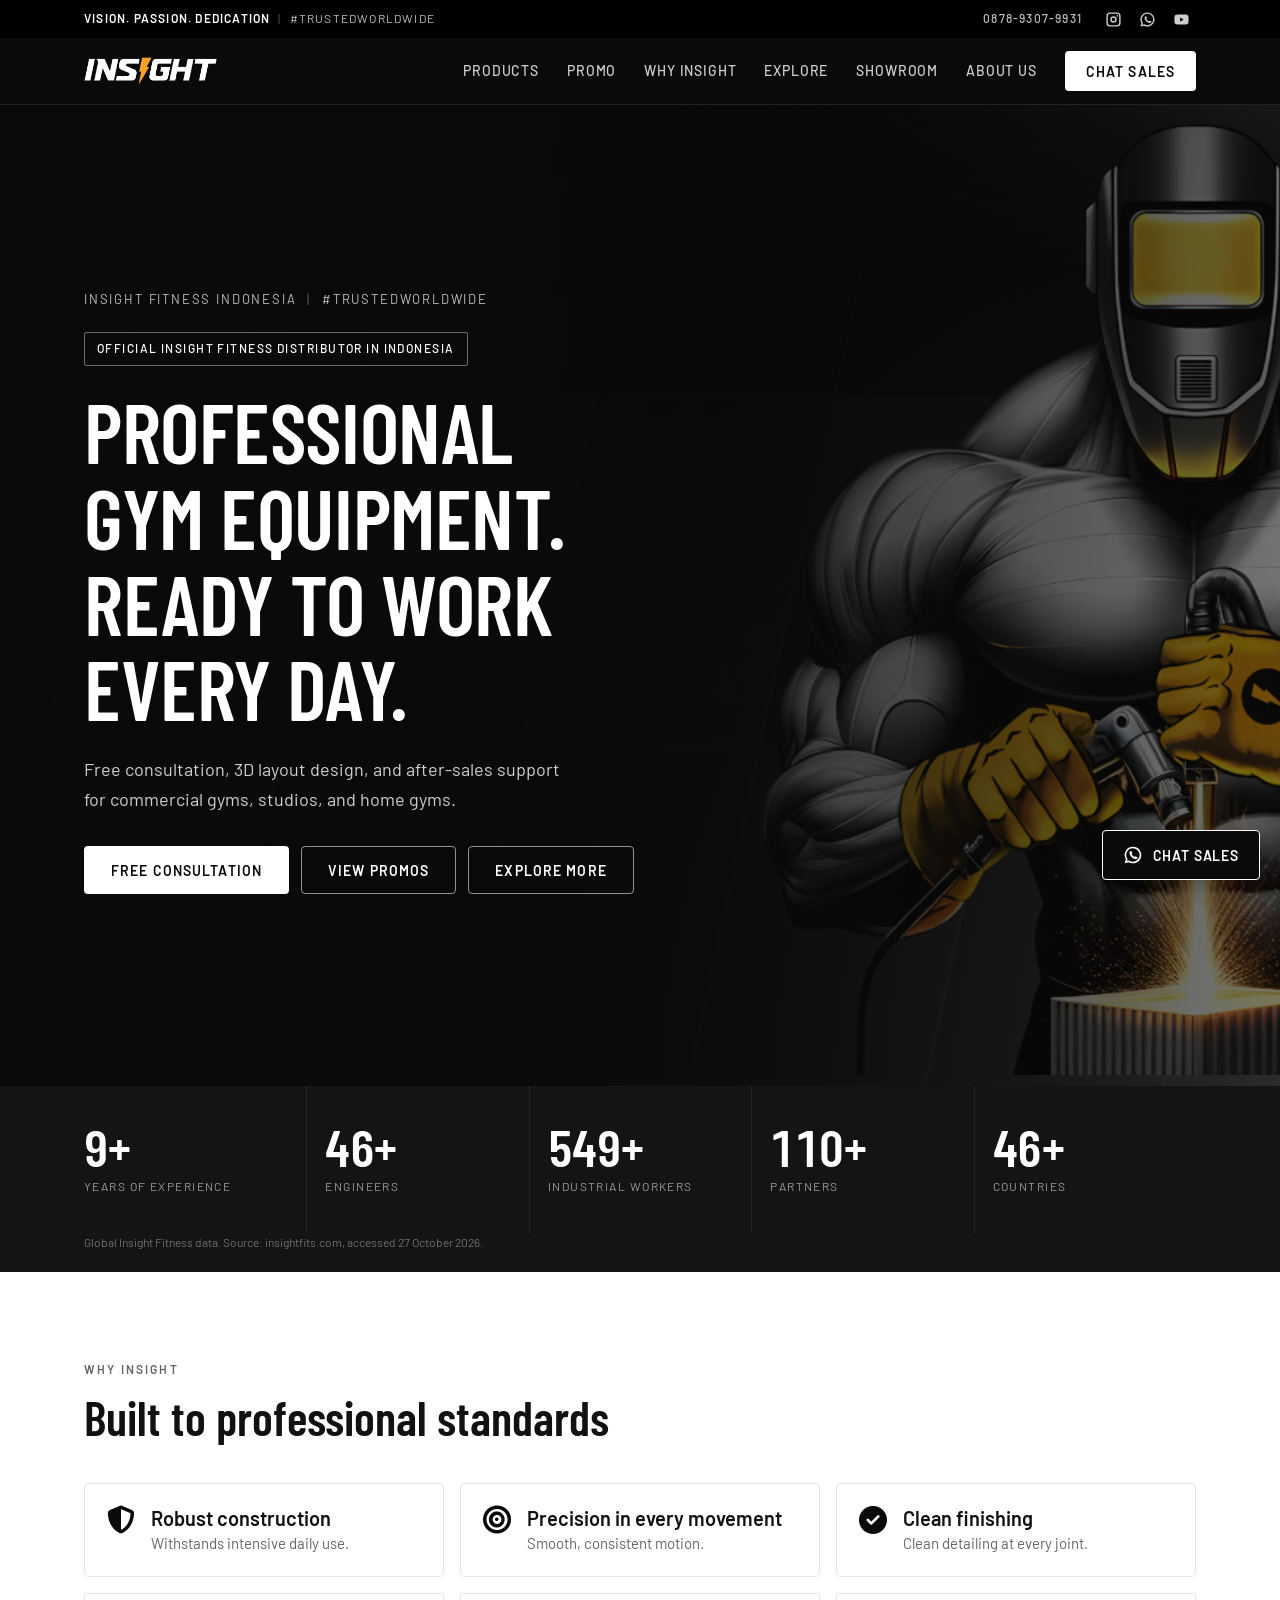
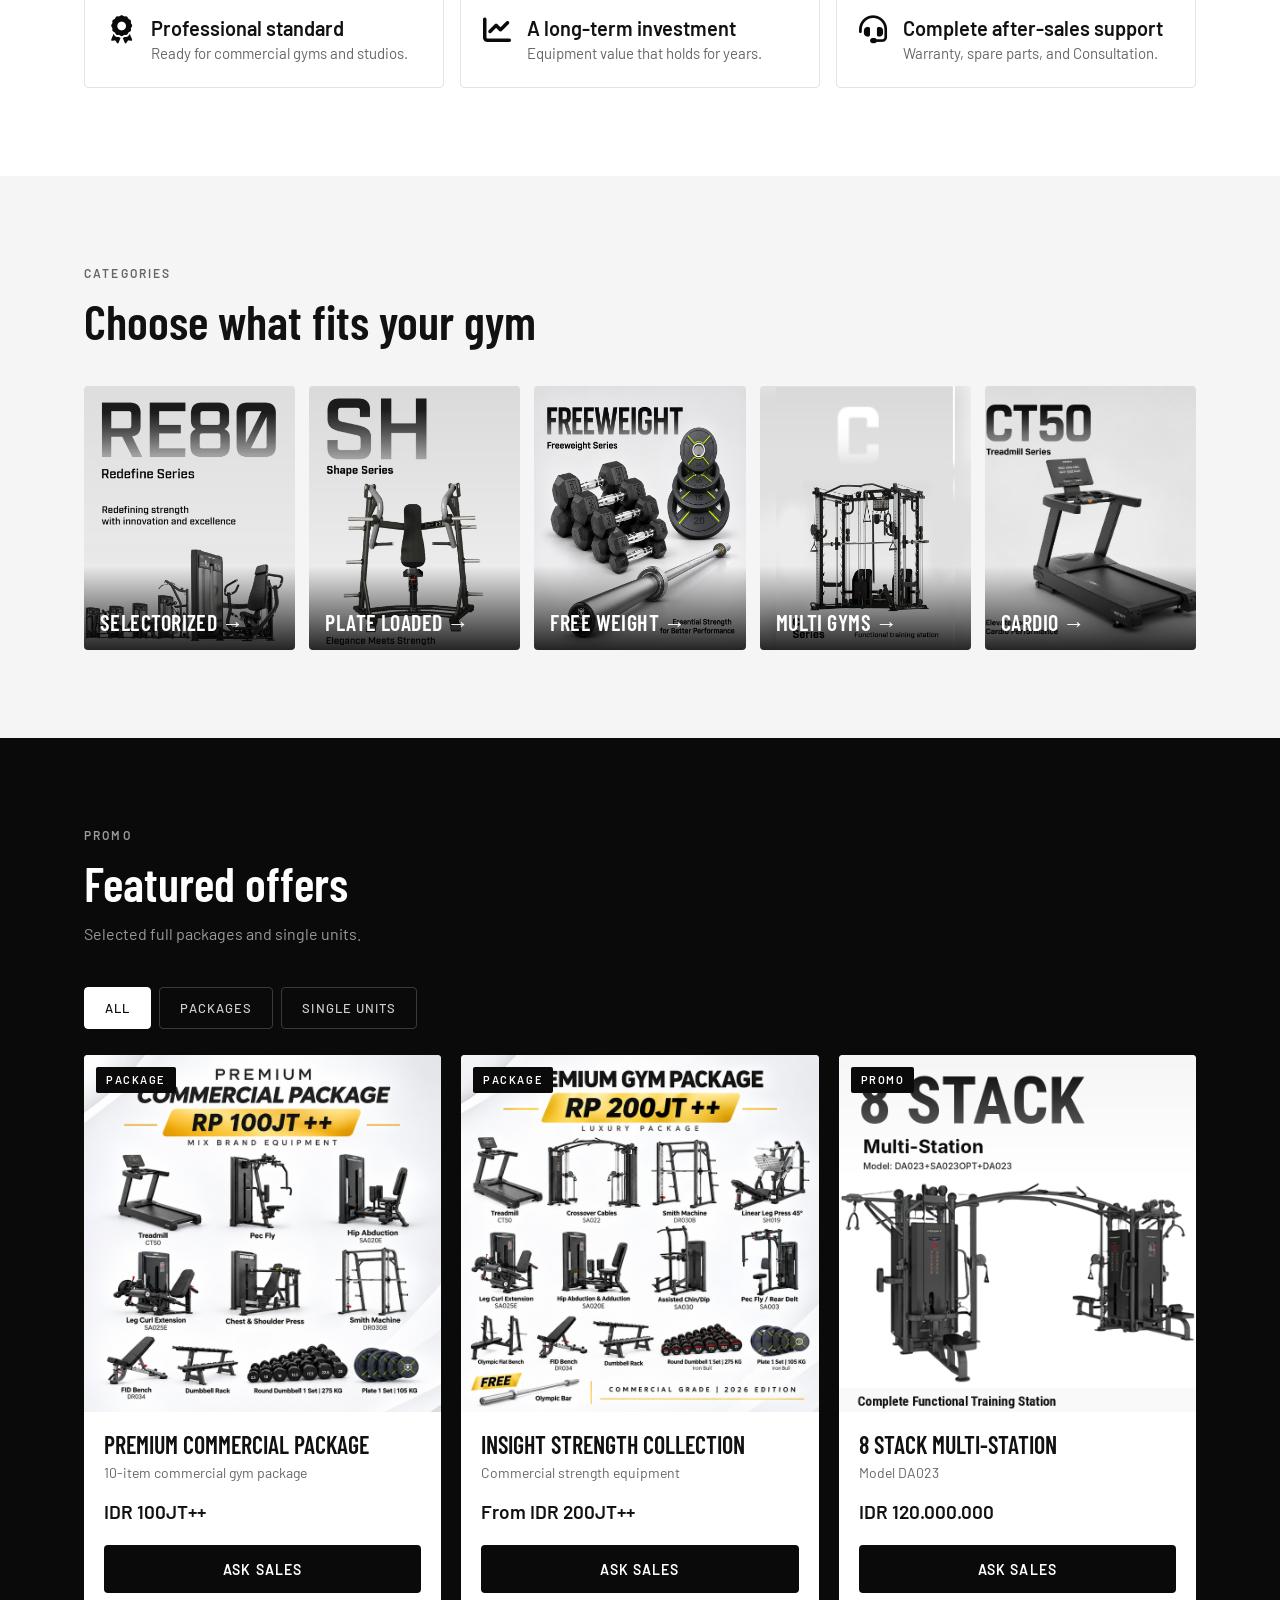
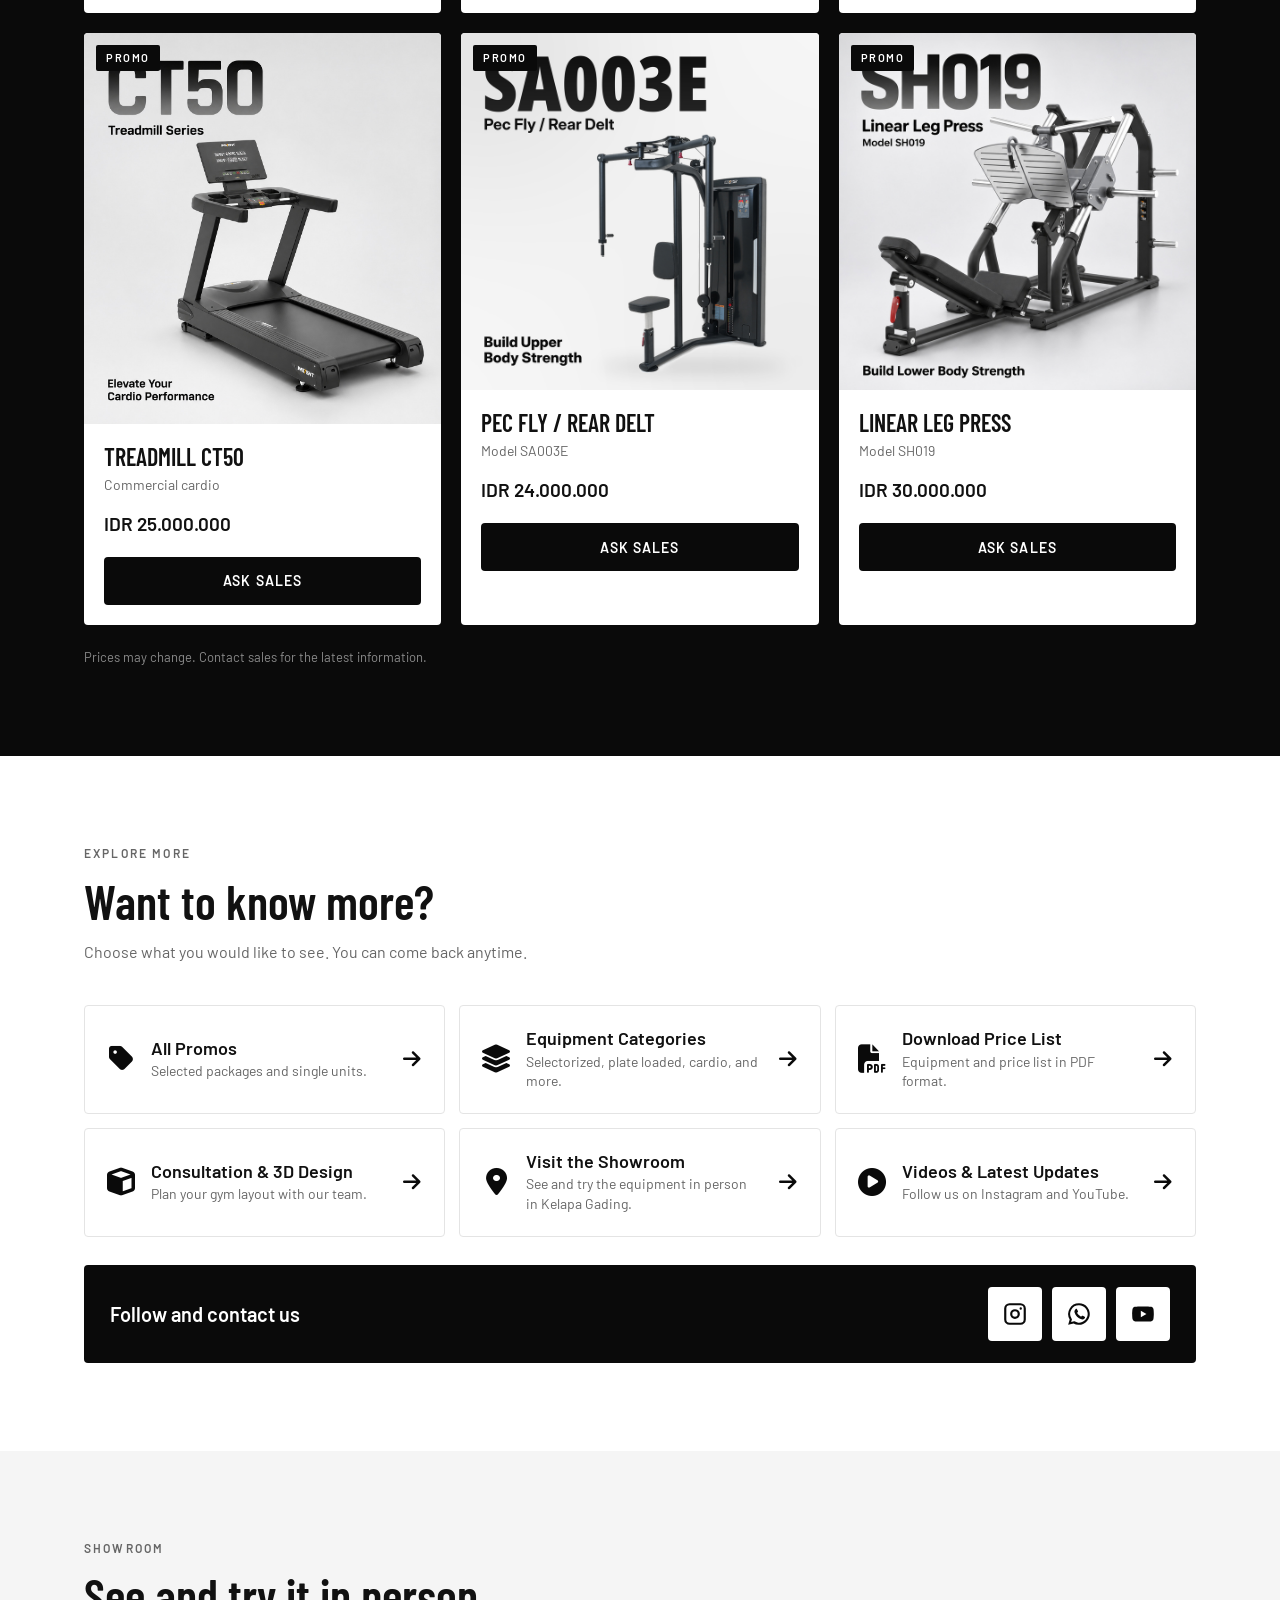
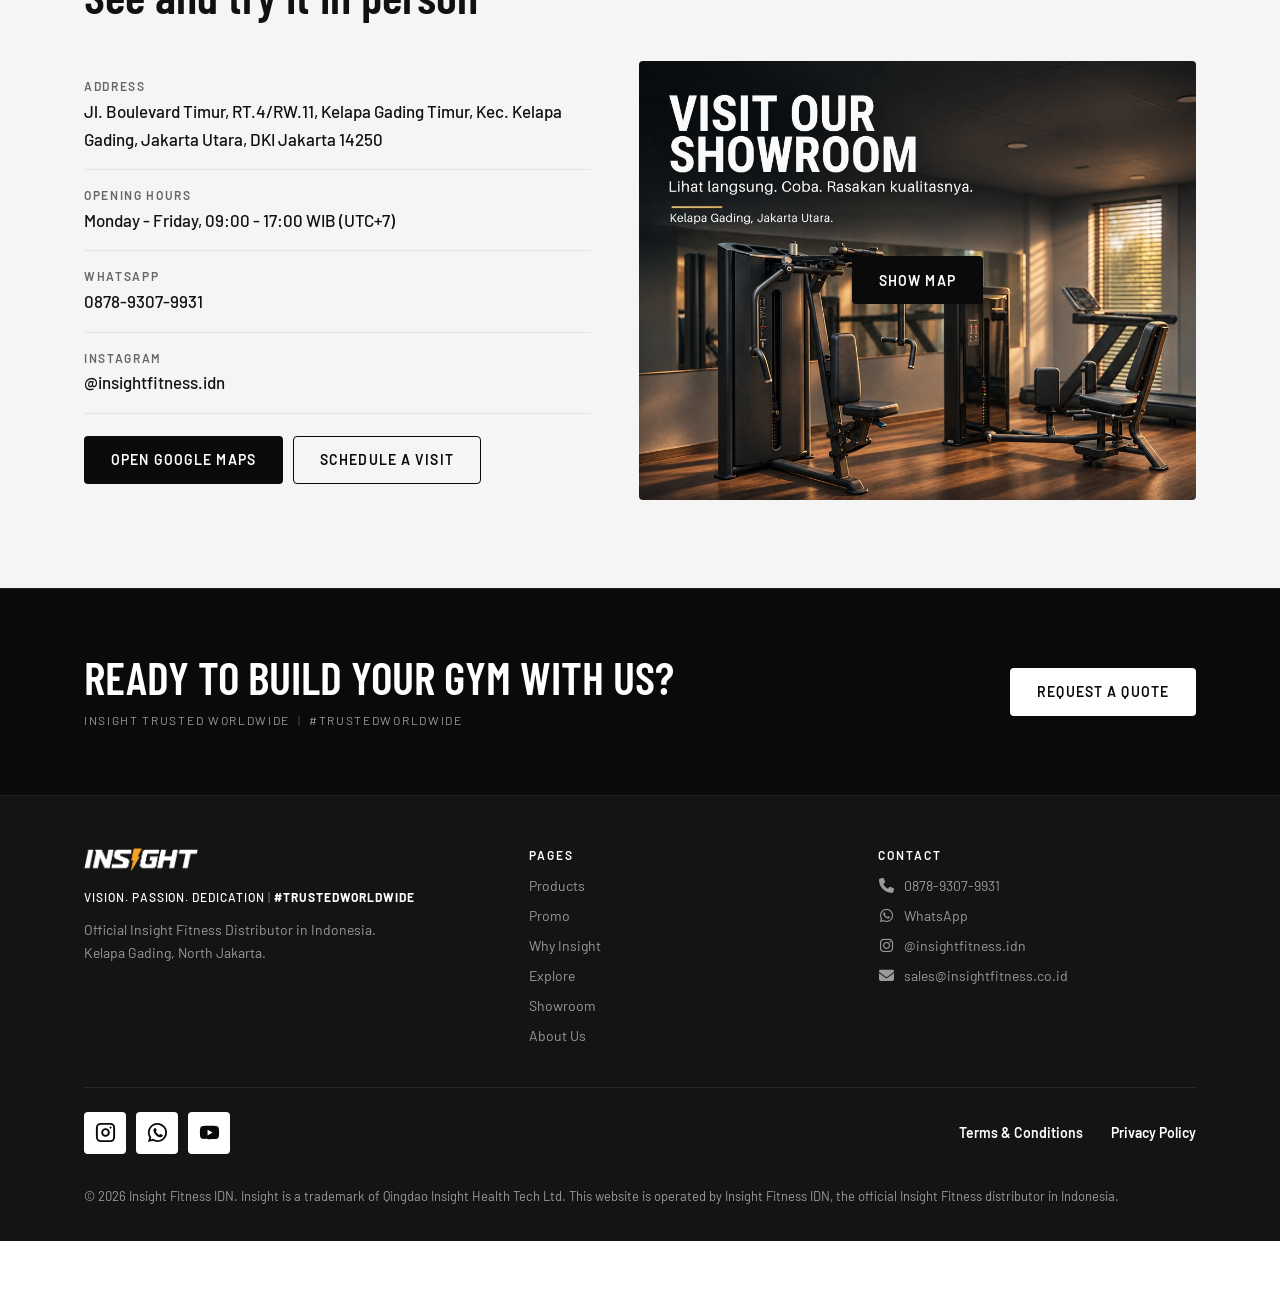
==== commit 4737d771: "Update index.html" ====
--- a/index.html
+++ b/index.html
@@ -262,7 +262,7 @@
           #TrustedWorldwide
         </p>
         <span class="badge">Official Insight Fitness Distributor in Indonesia</span>
-        <h1 class="d">PROFESSIONAL GYM EQUIPMENT. READY TO WORK EVERYDAY.</h1>
+        <h1 class="d">PROFESSIONAL GYM EQUIPMENT. READY TO WORK EVERY DAY.</h1>
         <p class="lead">
           Free consultation, 3D layout design, and after-sales support for commercial gyms, studios, and home gyms.
         </p>
